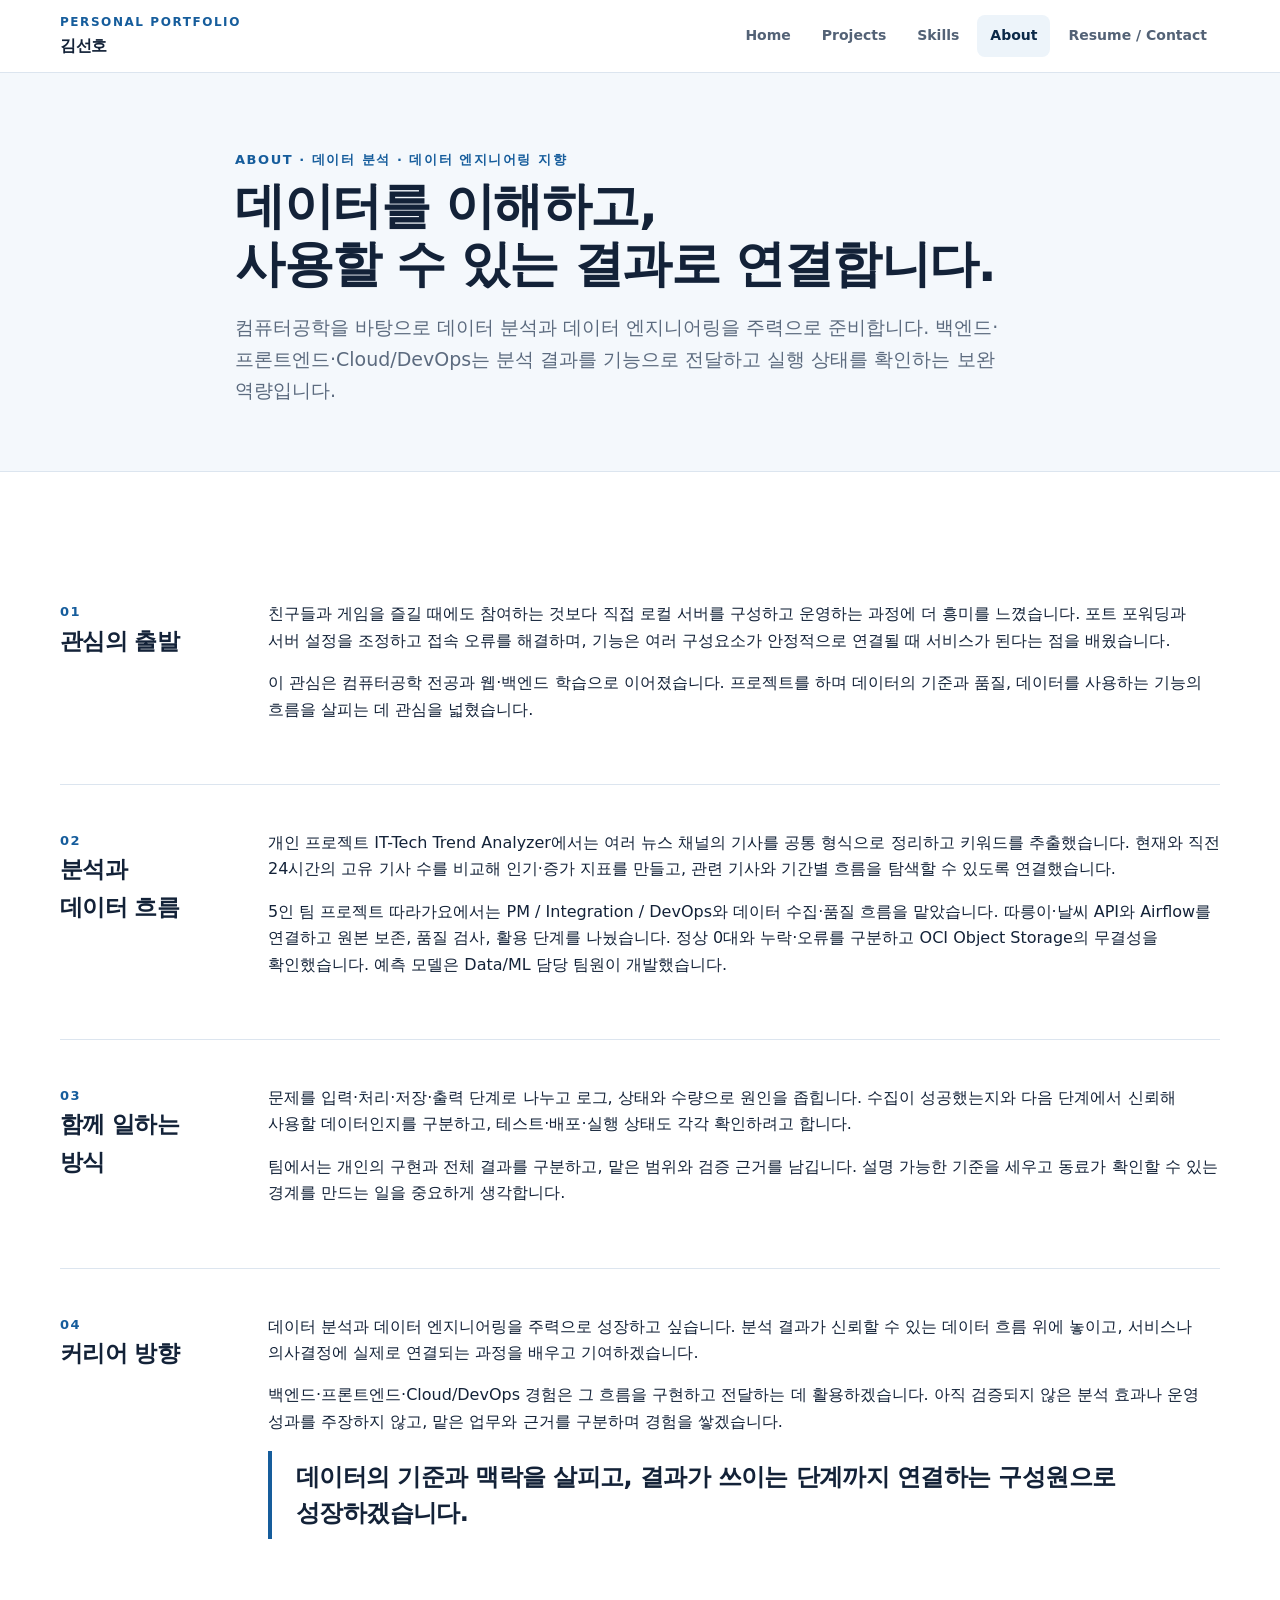
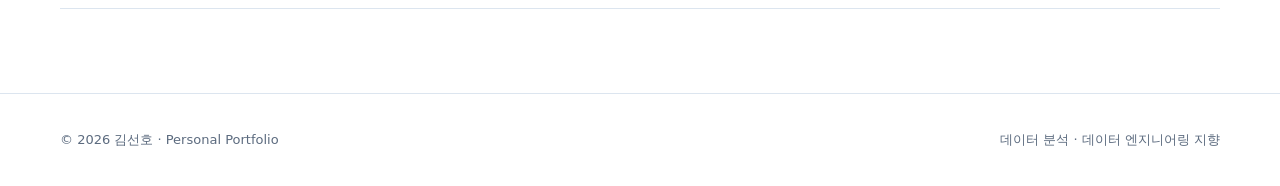
==== about/index.html @ c8d5ed1b "Publish current portfolio v13 on GitHub Pages" ====
<!doctype html><html lang="ko"><head><meta charset="utf-8"><meta name="viewport" content="width=device-width,initial-scale=1"><title>About · 김선호 · 데이터 분석 · 데이터 엔지니어링 지향</title><meta name="description" content="데이터 분석과 데이터 엔지니어링을 주력으로 준비하는 김선호의 자기소개"><link rel="icon" type="image/svg+xml" href="/favicon.svg"><link rel="stylesheet" href="/assets/style.css"><link rel="stylesheet" href="/assets/portfolio.css"></head><body><a class="skip" href="#main">본문으로 이동</a><header class="site-header"><nav class="nav wrap" aria-label="주요 메뉴"><a class="brand" href="/"><small>Personal Portfolio</small>김선호</a><button class="menu" aria-label="메뉴 열기" aria-expanded="false" aria-controls="global-menu">Menu</button><div class="nav-links" id="global-menu"><a href="/">Home</a><a href="/portfolio/">Projects</a><a href="/#skills">Skills</a><a class="active" aria-current="page" href="/about/">About</a><a href="/resume/">Resume / Contact</a></div></nav></header><main id="main"><section class="page-hero"><div class="wrap page-title"><div class="eyebrow">About · 데이터 분석 · 데이터 엔지니어링 지향</div><h1>데이터를 이해하고,<br>사용할 수 있는 결과로 연결합니다.</h1><p>컴퓨터공학을 바탕으로 데이터 분석과 데이터 엔지니어링을 주력으로 준비합니다. 백엔드·프론트엔드·Cloud/DevOps는 분석 결과를 기능으로 전달하고 실행 상태를 확인하는 보완 역량입니다.</p></div></section><section class="section"><div class="wrap">
<article class="story"><div><div class="eyebrow">01</div><h2>관심의 출발</h2></div><div><p>친구들과 게임을 즐길 때에도 참여하는 것보다 직접 로컬 서버를 구성하고 운영하는 과정에 더 흥미를 느꼈습니다. 포트 포워딩과 서버 설정을 조정하고 접속 오류를 해결하며, 기능은 여러 구성요소가 안정적으로 연결될 때 서비스가 된다는 점을 배웠습니다.</p><p>이 관심은 컴퓨터공학 전공과 웹·백엔드 학습으로 이어졌습니다. 프로젝트를 하며 데이터의 기준과 품질, 데이터를 사용하는 기능의 흐름을 살피는 데 관심을 넓혔습니다.</p></div></article>
<article class="story"><div><div class="eyebrow">02</div><h2>분석과 데이터 흐름</h2></div><div><p>개인 프로젝트 IT-Tech Trend Analyzer에서는 여러 뉴스 채널의 기사를 공통 형식으로 정리하고 키워드를 추출했습니다. 현재와 직전 24시간의 고유 기사 수를 비교해 인기·증가 지표를 만들고, 관련 기사와 기간별 흐름을 탐색할 수 있도록 연결했습니다.</p><p>5인 팀 프로젝트 따라가요에서는 PM / Integration / DevOps와 데이터 수집·품질 흐름을 맡았습니다. 따릉이·날씨 API와 Airflow를 연결하고 원본 보존, 품질 검사, 활용 단계를 나눴습니다. 정상 0대와 누락·오류를 구분하고 OCI Object Storage의 무결성을 확인했습니다. 예측 모델은 Data/ML 담당 팀원이 개발했습니다.</p></div></article>
<article class="story"><div><div class="eyebrow">03</div><h2>함께 일하는 방식</h2></div><div><p>문제를 입력·처리·저장·출력 단계로 나누고 로그, 상태와 수량으로 원인을 좁힙니다. 수집이 성공했는지와 다음 단계에서 신뢰해 사용할 데이터인지를 구분하고, 테스트·배포·실행 상태도 각각 확인하려고 합니다.</p><p>팀에서는 개인의 구현과 전체 결과를 구분하고, 맡은 범위와 검증 근거를 남깁니다. 설명 가능한 기준을 세우고 동료가 확인할 수 있는 경계를 만드는 일을 중요하게 생각합니다.</p></div></article>
<article class="story"><div><div class="eyebrow">04</div><h2>커리어 방향</h2></div><div><p>데이터 분석과 데이터 엔지니어링을 주력으로 성장하고 싶습니다. 분석 결과가 신뢰할 수 있는 데이터 흐름 위에 놓이고, 서비스나 의사결정에 실제로 연결되는 과정을 배우고 기여하겠습니다.</p><p>백엔드·프론트엔드·Cloud/DevOps 경험은 그 흐름을 구현하고 전달하는 데 활용하겠습니다. 아직 검증되지 않은 분석 효과나 운영 성과를 주장하지 않고, 맡은 업무와 근거를 구분하며 경험을 쌓겠습니다.</p><p class="statement">데이터의 기준과 맥락을 살피고, 결과가 쓰이는 단계까지 연결하는 구성원으로 성장하겠습니다.</p></div></article>
</div></section></main><footer class="footer"><div class="wrap"><span>© 2026 김선호 · Personal Portfolio</span><span>데이터 분석 · 데이터 엔지니어링 지향</span></div></footer><script src="/assets/site.js"></script></body></html>
---- assets/style.css ----
:root{--ink:#132238;--muted:#5c6b7f;--line:#dce5ef;--paper:#fff;--wash:#f4f8fc;--blue:#165d9c;--blue2:#0d7c87;--navy:#0b2948;--mint:#dff4f2;--shadow:0 18px 48px rgba(22,58,92,.10)}
*{box-sizing:border-box}html{scroll-behavior:smooth}body{margin:0;color:var(--ink);background:var(--paper);font-family:Pretendard,"Noto Sans KR",Inter,system-ui,-apple-system,sans-serif;line-height:1.65}a{color:inherit;text-decoration:none}img{display:block;max-width:100%}.wrap{width:min(1160px,calc(100% - 48px));margin:auto}.site-header{position:sticky;top:0;z-index:20;background:rgba(255,255,255,.94);border-bottom:1px solid var(--line);backdrop-filter:blur(12px)}.nav{height:72px;display:flex;align-items:center;justify-content:space-between;gap:28px}.brand{font-weight:800;letter-spacing:-.03em}.brand small{display:block;color:var(--blue);font-size:11px;letter-spacing:.13em;text-transform:uppercase}.nav-links{display:flex;align-items:center;gap:5px}.nav-links a{padding:9px 13px;border-radius:8px;color:#536276;font-size:14px;font-weight:650}.nav-links a:hover,.nav-links a.active{color:var(--navy);background:#edf4fa}.menu{display:none;border:1px solid var(--line);background:#fff;padding:8px 11px;border-radius:8px}.eyebrow{color:var(--blue);font-size:13px;font-weight:800;letter-spacing:.12em;text-transform:uppercase}.hero{padding:92px 0 64px;background:linear-gradient(180deg,#f7fbff 0%,#fff 78%)}.hero-grid{display:grid;grid-template-columns:minmax(0,1.35fr) minmax(320px,.65fr);gap:68px;align-items:center}.hero h1{font-size:clamp(42px,5.6vw,72px);line-height:1.13;letter-spacing:-.055em;margin:15px 0 24px}.hero h1 span{color:var(--blue)}.lead{font-size:20px;color:#465970;max-width:710px}.actions{display:flex;gap:12px;flex-wrap:wrap;margin-top:32px}.button{display:inline-flex;align-items:center;justify-content:center;gap:8px;min-height:46px;padding:0 18px;border-radius:9px;font-weight:750;border:1px solid var(--navy);transition:.18s}.button.primary{background:var(--navy);color:#fff}.button.secondary{background:#fff}.button:hover{transform:translateY(-1px);box-shadow:0 7px 18px rgba(13,44,74,.12)}.profile-card{background:var(--navy);color:#fff;padding:32px;border-radius:18px;box-shadow:var(--shadow);position:relative;overflow:hidden}.profile-card:after{content:"";position:absolute;right:-30px;bottom:-45px;width:155px;height:155px;border:25px solid rgba(109,222,211,.14);border-radius:50%}.profile-card h2{font-size:25px;margin:8px 0 22px}.fact{display:grid;grid-template-columns:75px 1fr;gap:12px;padding:13px 0;border-top:1px solid rgba(255,255,255,.15);font-size:14px}.fact span:first-child{color:#9ec9da}.section{padding:84px 0}.section.alt{background:var(--wash)}.section-title{display:flex;justify-content:space-between;align-items:end;gap:32px;margin-bottom:34px}.section-title h2,.page-title h1{font-size:clamp(32px,4.1vw,50px);letter-spacing:-.045em;line-height:1.15;margin:8px 0}.section-title p{max-width:540px;color:var(--muted);margin:0}.facts-grid{display:grid;grid-template-columns:repeat(4,1fr);gap:16px}.metric{border-top:3px solid var(--blue);padding:22px;background:#fff;border-left:1px solid var(--line);border-right:1px solid var(--line);border-bottom:1px solid var(--line)}.metric strong{display:block;font-size:26px;letter-spacing:-.04em}.metric span{color:var(--muted);font-size:14px}.skills{display:grid;grid-template-columns:repeat(3,1fr);gap:18px}.skill{padding:25px;border:1px solid var(--line);border-radius:14px;background:#fff}.skill .num{font-family:ui-monospace,monospace;color:var(--blue);font-size:13px}.skill h3{margin:9px 0 7px}.skill p{margin:0;color:var(--muted);font-size:15px}.projects{display:grid;grid-template-columns:1fr 1fr;gap:24px}.project-card{border:1px solid var(--line);border-radius:18px;overflow:hidden;background:#fff;box-shadow:0 8px 28px rgba(18,55,89,.07)}.project-visual{aspect-ratio:16/9;background:#e8f0f7;overflow:hidden}.project-visual img{width:100%;height:100%;object-fit:cover;object-position:top}.project-body{padding:28px}.tag-row{display:flex;flex-wrap:wrap;gap:7px;margin:16px 0}.tag{font-size:12px;font-weight:750;color:#285070;background:#edf5fb;padding:5px 9px;border-radius:5px}.project-body h3{font-size:25px;letter-spacing:-.03em;margin:7px 0}.project-body p{color:var(--muted)}.meta{font-size:13px;color:var(--blue);font-weight:750}.link-arrow{display:inline-block;margin-top:8px;font-weight:800;color:var(--blue)}.cta{background:var(--navy);color:#fff;border-radius:22px;padding:50px;display:flex;align-items:center;justify-content:space-between;gap:30px}.cta h2{font-size:34px;margin:0 0 8px;letter-spacing:-.04em}.cta p{color:#b9ccdc;margin:0}.page-hero{padding:76px 0 46px;background:var(--wash);border-bottom:1px solid var(--line)}.page-title{max-width:810px}.page-title p{font-size:19px;color:var(--muted)}.resume-layout{display:grid;grid-template-columns:250px 1fr;gap:64px}.side-index{position:sticky;top:100px;align-self:start;border-left:1px solid var(--line);padding-left:18px}.side-index a{display:block;color:var(--muted);font-size:14px;padding:6px 0}.content-section{padding:0 0 52px;margin-bottom:52px;border-bottom:1px solid var(--line)}.content-section:last-child{border:0}.content-section h2{font-size:29px;letter-spacing:-.035em}.content-section h3{font-size:20px;margin:28px 0 8px}.content-section p{color:#485a70}.two-col{display:grid;grid-template-columns:1fr 1fr;gap:18px}.info-card{border:1px solid var(--line);padding:22px;border-radius:12px}.info-card h3{margin:0 0 9px}.timeline{border-left:2px solid #b8d8e5;padding-left:25px}.timeline-item{position:relative;margin-bottom:30px}.timeline-item:before{content:"";position:absolute;left:-31px;top:8px;width:10px;height:10px;background:var(--blue);border-radius:50%;border:3px solid #fff}.timeline-item .date{color:var(--blue);font-size:13px;font-weight:800}.bullets{padding-left:19px}.bullets li{margin:7px 0;color:#46596f}.statement{font-size:24px;line-height:1.5;font-weight:650;letter-spacing:-.025em;border-left:4px solid var(--blue);padding:8px 0 8px 24px}.story{display:grid;grid-template-columns:170px 1fr;gap:38px;padding:45px 0;border-bottom:1px solid var(--line)}.story h2{margin:0;font-size:23px}.story p{margin-top:0}.case-head{padding:72px 0 48px;background:#0c2d4e;color:#fff}.case-head .eyebrow{color:#71d1d0}.case-head h1{font-size:clamp(40px,5vw,62px);line-height:1.1;letter-spacing:-.045em;margin:12px 0}.case-head p{font-size:19px;color:#c6d8e6;max-width:820px}.case-nav{border-bottom:1px solid var(--line);position:sticky;top:72px;background:#fff;z-index:10;overflow:auto}.case-nav .wrap{display:flex;gap:4px}.case-nav a{white-space:nowrap;padding:15px 12px;font-size:13px;font-weight:750;color:var(--muted)}.case-section{padding:68px 0;border-bottom:1px solid var(--line)}.case-grid{display:grid;grid-template-columns:260px 1fr;gap:64px}.case-grid h2{font-size:29px;margin:0;letter-spacing:-.035em}.case-copy h3{margin-top:0}.case-copy p{color:#45586e}.image-frame{border:1px solid var(--line);border-radius:14px;overflow:hidden;background:#eef4f8;margin:28px 0;box-shadow:var(--shadow)}.image-frame img{width:100%}.image-frame figcaption{background:#fff;padding:12px 16px;color:var(--muted);font-size:13px}.flow{display:grid;grid-template-columns:repeat(5,1fr);gap:10px;margin:25px 0}.flow span{padding:13px 10px;text-align:center;background:#edf5fa;border:1px solid #cfe0eb;font-size:13px;font-weight:750;position:relative}.result-grid{display:grid;grid-template-columns:repeat(3,1fr);gap:16px}.result{background:var(--mint);padding:22px;border-radius:12px}.result strong{font-size:22px;display:block}.notice{background:#eef6fb;border-left:4px solid var(--blue);padding:18px 20px;margin:22px 0}.warning{background:#fff7e8;border-left-color:#c68116}.footer{padding:35px 0;border-top:1px solid var(--line);color:var(--muted);font-size:13px}.footer .wrap{display:flex;justify-content:space-between;gap:20px}.skip{position:absolute;left:-9999px}.skip:focus{left:12px;top:12px;background:#fff;padding:10px;z-index:99}
@media(max-width:850px){.wrap{width:min(100% - 30px,700px)}.nav{height:64px}.menu{display:block}.nav-links{display:none;position:absolute;top:64px;left:0;right:0;background:#fff;border-bottom:1px solid var(--line);padding:12px 15px}.nav-links.open{display:grid}.hero{padding:60px 0 42px}.hero-grid,.resume-layout,.case-grid,.story{grid-template-columns:1fr;gap:28px}.side-index{display:none}.facts-grid{grid-template-columns:1fr 1fr}.skills,.projects,.result-grid,.two-col{grid-template-columns:1fr}.flow{grid-template-columns:1fr 1fr}.section{padding:62px 0}.section-title,.cta,.footer .wrap{align-items:flex-start;flex-direction:column}.cta{padding:32px}.case-nav{top:64px}}
@media(max-width:480px){.hero h1{font-size:39px}.lead{font-size:17px}.facts-grid{grid-template-columns:1fr}.profile-card{padding:25px}.page-hero{padding:52px 0 32px}.case-head{padding:52px 0 38px}.case-section{padding:50px 0}.flow{grid-template-columns:1fr}.section-title h2,.page-title h1{font-size:34px}}

.proof-strip{background:#fff;border:1px solid var(--line);border-radius:16px;padding:24px 26px;box-shadow:0 10px 28px rgba(18,55,89,.06)}
.proof-strip-head{display:flex;align-items:end;justify-content:space-between;gap:24px;margin-bottom:19px}
.proof-strip-head h3{font-size:22px;letter-spacing:-.03em;margin:3px 0 0}.proof-strip-head p{max-width:510px;margin:0;color:var(--muted);font-size:14px}
.delivery-flow{display:flex;align-items:stretch;gap:8px}.delivery-step{flex:1;min-width:0;display:flex;align-items:center;justify-content:center;text-align:center;background:#edf5fa;border:1px solid #cfe0eb;border-radius:8px;padding:13px 8px;font-size:13px;font-weight:800;color:#254a67}.delivery-arrow{align-self:center;color:#4e7899;font-weight:900}
.proof-grid{display:grid;grid-template-columns:1fr 1fr;gap:16px;margin-top:20px}.proof-cell{border:1px solid var(--line);border-radius:11px;padding:18px;background:#fff}.proof-cell strong{display:block;margin-bottom:5px}.proof-cell p{margin:0;color:var(--muted);font-size:14px}
.capability-list{display:grid;gap:9px;margin:18px 0}.capability-row{display:grid;grid-template-columns:145px 1fr;gap:15px;border-top:1px solid var(--line);padding-top:11px;font-size:14px}.capability-row strong{color:var(--navy)}.capability-row span{color:var(--muted)}
.state-ladder{display:grid;grid-template-columns:repeat(4,1fr);gap:8px;margin-top:20px}.state-ladder span{background:#f4f8fc;border:1px solid var(--line);border-top:3px solid var(--blue2);border-radius:7px;padding:13px 9px;text-align:center;font-size:13px;font-weight:800}
@media(max-width:850px){.proof-strip-head{align-items:flex-start;flex-direction:column}.delivery-flow{display:grid;grid-template-columns:1fr}.delivery-arrow{transform:rotate(90deg);justify-self:center;height:12px;line-height:12px}.proof-grid,.state-ladder{grid-template-columns:1fr 1fr}.capability-row{grid-template-columns:1fr;gap:3px}}
@media(max-width:480px){.proof-grid,.state-ladder{grid-template-columns:1fr}.proof-strip{padding:20px}}
.secondary-label{display:inline-flex;margin-top:10px;padding:7px 11px;border-radius:999px;background:#edf5fb;color:#41627d;font-size:12px;font-weight:750;letter-spacing:.02em}.facts-grid.six,.skills.six{grid-template-columns:repeat(3,1fr)}.skills.four{grid-template-columns:repeat(4,1fr)}.skill.secondary,.skill-row.secondary{background:#f8fafc}.skill-stack{display:grid;gap:10px}.skill-row{display:grid;grid-template-columns:46px 1fr;gap:18px;align-items:start;border:1px solid var(--line);border-radius:12px;padding:18px 20px}.skill-row b{color:var(--blue);font:700 13px ui-monospace,monospace}.skill-row h3{margin:0 0 3px}.skill-row p{margin:0;color:var(--muted);font-size:14px}.section.compact{padding:42px 0}.pipeline-map{display:grid;grid-template-columns:repeat(7,1fr);gap:8px;margin-top:18px}.pipeline-map span{position:relative;padding:14px 9px;border:1px solid #cfe0eb;background:#fff;color:#254a67;text-align:center;font-size:12px;font-weight:800;border-radius:8px}.pipeline-map span:not(:last-child):after{content:"→";position:absolute;right:-9px;color:#4e7899;z-index:2}.compact-map{grid-template-columns:repeat(5,1fr);margin:24px 0}.priority-list{counter-reset:item;display:grid;grid-template-columns:1fr 1fr;gap:10px;margin:0;padding:0;list-style:none}.priority-list li{counter-increment:item;border:1px solid var(--line);border-radius:9px;padding:13px 14px;background:#fff;font-weight:700}.priority-list li:before{content:counter(item,decimal-leading-zero);color:var(--blue);font:700 12px ui-monospace,monospace;margin-right:10px}.engineering-summary{background:var(--wash)}.db-flow{max-width:620px}.document-grid{display:grid;grid-template-columns:repeat(4,1fr);gap:14px}.document-card{display:flex;flex-direction:column;min-height:150px;padding:22px;border:1px solid var(--line);border-radius:14px;background:#fff;transition:.18s}.document-card:hover{transform:translateY(-2px);box-shadow:0 10px 24px rgba(18,55,89,.08);border-color:#b9cfdf}.document-card span{color:var(--blue);font:700 12px ui-monospace,monospace}.document-card strong{font-size:20px;margin:18px 0 4px}.document-card small{color:var(--muted);font-size:13px}
@media(max-width:850px){.facts-grid.six,.skills.six,.skills.four,.document-grid{grid-template-columns:1fr 1fr}.pipeline-map,.compact-map{grid-template-columns:1fr 1fr}.pipeline-map span:not(:last-child):after{display:none}.priority-list{grid-template-columns:1fr}}
@media(max-width:480px){.facts-grid.six,.skills.six,.skills.four,.document-grid,.pipeline-map,.compact-map{grid-template-columns:1fr}.skill-row{grid-template-columns:36px 1fr;padding:16px}.secondary-label{border-radius:8px}}
.capability-chips{display:flex;flex-wrap:wrap;gap:8px;margin-top:20px}.capability-chips span{padding:8px 12px;border:1px solid #c7dbe9;border-radius:999px;background:#fff;color:#285070;font-size:13px;font-weight:800}.pipeline-map.six-map{grid-template-columns:repeat(6,1fr)}
.skill{min-width:0}.skill p{overflow-wrap:anywhere}
@media(max-width:850px){.pipeline-map.six-map{grid-template-columns:repeat(2,1fr)}}
@media(max-width:480px){.capability-chips{display:grid;grid-template-columns:1fr 1fr}.capability-chips span{text-align:center;border-radius:8px}.pipeline-map.six-map{grid-template-columns:1fr}}
---- assets/portfolio.css ----
/* Portfolio refinement: incumbent navy / blue, open reading surfaces. */
:root{--focus:#167c91}
html{scroll-padding-top:150px;scrollbar-color:#87a5bd var(--wash)}
::selection{background:#c5e5f3;color:var(--navy)}
a:focus-visible,button:focus-visible,summary:focus-visible{outline:3px solid var(--focus);outline-offset:4px}
h1,h2,h3{word-break:keep-all;overflow-wrap:break-word;text-wrap:balance;letter-spacing:-.03em!important}
p,li{word-break:keep-all;overflow-wrap:break-word}
.brand small{font-size:12px}
.portfolio-hero{padding-top:68px;padding-bottom:54px}
.portfolio-hero{background:var(--wash)}
.portfolio-hero h1{font-size:clamp(38px,4.6vw,64px);line-height:1.23;margin-top:0}
.portfolio-hero .hero-grid{grid-template-columns:minmax(0,1.4fr) minmax(280px,.7fr);gap:60px}
.portfolio-hero .lead{max-width:36em;font-size:19px}
.profile-card{box-shadow:none;border-radius:16px}
.profile-card:after{display:none}
.connection-story{list-style:none;margin:0;padding:0}
.connection-story li{padding:16px 0;border-top:1px solid #42617b}
.connection-story strong,.connection-story span{display:block}
.connection-story span{font-size:15px;color:#c9dce9;margin-top:4px}
.project-card{box-shadow:none;border-radius:16px;display:flex;flex-direction:column}
.project-visual{display:block}.project-body{display:flex;flex-direction:column;flex:1}
.project-kind{font-size:13px;font-weight:750;color:var(--blue)!important;letter-spacing:.02em}
.feature-case{display:grid;grid-template-columns:minmax(0,1.12fr) minmax(300px,.88fr);gap:52px;align-items:start}
.feature-case.reverse{grid-template-columns:minmax(300px,.88fr) minmax(0,1.12fr)}
.feature-case h3{font-size:28px;line-height:1.35;margin:10px 0 14px}
.feature-case p{font-size:17px;color:#45586e}
.feature-case .image-frame{margin:0}
.feature-case .image-frame img{aspect-ratio:16/10;object-fit:cover;object-position:top}
.metric-formula{margin:22px 0;border-top:1px solid var(--line)}
.metric-formula p{display:grid;grid-template-columns:90px 1fr;gap:15px;align-items:baseline;border-bottom:1px solid var(--line);padding:12px 0;margin:0;font-size:15px}
.metric-formula strong{color:var(--navy)}
.metric-formula code{font-size:14px;color:#254a67;overflow-wrap:anywhere}
.flow-projects{display:grid;grid-template-columns:1fr 1fr;gap:30px}
.flow-projects article{border-top:2px solid var(--navy);padding-top:18px}
.flow-projects h3{font-size:22px;margin:0 0 14px}
.flow-projects a{color:var(--blue);font-weight:750;text-decoration:underline;text-underline-offset:4px}
.feature-case .source-note{font-size:14px!important}
.project-meta{font-size:15px}.project-body h2,.project-body h3{font-size:29px;margin:7px 0}
.project-body .link-arrow{margin-top:auto;padding-top:16px}
.project-index-link{margin-top:24px}
.evidence-skills{display:grid;grid-template-columns:1fr 1fr;gap:0 52px}
.evidence-skills article{border-top:1px solid #b8cbdc;padding:28px 0}
.evidence-skills h3{margin:0;font-size:22px}
.evidence-skills p{color:var(--muted);font-size:16px}
.evidence-skills a{color:var(--blue);font-weight:700;font-size:15px}
.skill-tools{font-weight:650;color:var(--ink)!important}
.skill-projects{display:flex;flex-wrap:wrap;gap:20px}
.about-summary{display:grid;grid-template-columns:1fr 1.35fr;gap:70px}
.about-summary h2{font-size:38px;line-height:1.25;margin-top:0}
.about-summary p{max-width:65ch}
.contact-panel{display:flex;justify-content:space-between;gap:36px;align-items:center}
.contact-panel h2{font-size:34px;margin:0}.contact-panel p{color:var(--muted)}
.contact-panel .actions{margin:0}
.case-head{padding:58px 0}
.case-head h1{font-size:clamp(44px,5vw,66px)}
.case-head .project-kind{color:#9bdce0!important}
.case-head .case-hook{font-size:clamp(24px,3vw,34px);font-weight:650;color:#fff;margin:12px 0}
.case-head .case-summary{font-size:17px;max-width:48em}
.case-head .button{border-color:#aac4d7;color:#fff}
.case-head .button.primary{background:#fff;color:var(--navy);border-color:#fff}
.case-head .button.secondary{background:transparent}
.case-nav{overflow:visible}
.case-nav .wrap{flex-wrap:wrap;align-items:center}
.case-nav a{font-size:14px;padding:12px 10px;white-space:normal}
.case-grid{grid-template-columns:220px minmax(0,1fr);gap:52px}
.case-grid>h2{font-size:28px;line-height:1.3}
.snapshot-grid{display:grid;grid-template-columns:repeat(4,minmax(0,1fr));gap:22px;margin:0}
.snapshot-grid div{border-top:2px solid var(--blue);padding-top:18px;min-width:0}
.snapshot-grid dt{font-size:23px;font-weight:750;font-variant-numeric:tabular-nums}
.snapshot-grid dd{margin:6px 0 0;font-size:14px;color:var(--muted)}
.source-note{font-size:14px!important;color:var(--muted)}
.source-note a,.case-copy a:not(.button),.evidence-link{color:var(--blue);text-decoration:underline;text-underline-offset:4px}
.demo-panel{display:grid;grid-template-columns:1.25fr 1fr;gap:30px;align-items:center}
.demo-panel figure{margin:0}
.demo-panel img{border:1px solid var(--line);border-radius:12px}
.demo-panel h3{font-size:26px}
.architecture{margin:28px 0}.architecture a{display:block}
.architecture img{background:#fff;width:100%;border:1px solid var(--line);border-radius:12px}
.architecture figcaption{font-size:14px;color:var(--muted);margin-top:14px}
.team-grid{display:grid;grid-template-columns:repeat(5,minmax(0,1fr));gap:14px}
.team-member{padding:22px 17px;background:var(--wash);border-radius:12px;min-width:0}
.team-member h3{font-size:20px;margin:0 0 12px}
.team-member p{font-size:14px;color:var(--muted);margin:0}
.team-member strong{display:block;font-size:15px;line-height:1.6;margin-bottom:12px;color:var(--navy)}
.contribution-list{margin-top:30px}
.contribution{display:grid;grid-template-columns:210px minmax(0,1fr);gap:32px;padding:28px 0;border-top:1px solid var(--line)}
.contribution h3{font-size:21px;line-height:1.4;margin:0}
.contribution p{margin:0 0 10px;max-width:70ch}
.contribution .why{font-size:15px;color:var(--muted)}
.stack-split{display:grid;grid-template-columns:1fr 1fr;gap:32px}
.stack-split article{border-top:1px solid var(--line);padding-top:20px}
.stack-split h3{font-size:23px}
.stack-split p{font-size:16px}
.case-story{padding:0 0 8px}
.case-story h3{font-size:29px;line-height:1.4;margin:0 0 24px}
.case-story dl{margin:0}
.case-story dt{font-weight:750;color:var(--blue);margin:24px 0 8px}
.case-story dd{margin:0;max-width:72ch;color:#45586e}
.case-story .evidence-links{display:flex;gap:16px;flex-wrap:wrap;margin-top:24px}
.case-story .evidence-links a{font-size:15px}
.reading-note{background:var(--wash);padding:22px;border-radius:12px;margin-top:24px;font-size:15px}
.release-chain{display:flex;flex-wrap:wrap;gap:8px;list-style:none;margin:22px 0;padding:0}
.release-chain li{padding:9px 12px;border:1px solid var(--line);border-radius:6px;font-size:14px;background:var(--wash)}
.case-links{display:flex;flex-wrap:wrap;gap:18px}
.case-nav details{width:100%}.case-nav summary{display:none}
.case-nav .toc-links{display:flex;flex-wrap:wrap}
@media(max-width:1000px){.team-grid{grid-template-columns:repeat(3,minmax(0,1fr))}.snapshot-grid{grid-template-columns:1fr 1fr}.portfolio-hero .hero-grid{gap:30px}}
@media(max-width:850px){html{scroll-padding-top:140px}.portfolio-hero .hero-grid,.about-summary,.case-grid,.demo-panel,.feature-case,.feature-case.reverse,.flow-projects{grid-template-columns:1fr}.portfolio-hero .hero-grid{gap:32px}.portfolio-hero{padding:44px 0}.profile-card{max-width:none}.contact-panel{display:block}.contact-panel .actions{margin-top:24px}.case-grid{gap:26px}.case-nav summary{display:block;cursor:pointer;list-style:none;padding:13px 0;font-size:14px;font-weight:700}.case-nav summary::after{content:" +";float:right}.case-nav details[open] summary::after{content:" −"}.case-nav .toc-links{display:grid;grid-template-columns:1fr 1fr;padding-bottom:12px}.case-nav a{padding:10px 0}.contribution{grid-template-columns:1fr;gap:14px}.case-head{padding:42px 0}.section-title p{max-width:100%}}
@media(min-width:851px){.case-nav details .toc-links{display:flex!important}.case-nav details:not([open])>.toc-links{display:flex}}
@media(max-width:480px){.wrap{width:calc(100% - 36px)}.portfolio-hero h1{font-size:37px}.portfolio-hero .lead{font-size:17px}.evidence-skills,.stack-split,.feature-case,.feature-case.reverse,.flow-projects{grid-template-columns:1fr}.feature-case h3{font-size:24px}.metric-formula p{grid-template-columns:1fr;gap:2px}.evidence-skills,.stack-split{grid-template-columns:1fr}.team-grid{grid-template-columns:1fr 1fr}.team-member{padding:18px 14px}.team-member h3{font-size:19px}.snapshot-grid{gap:22px 16px}.snapshot-grid dt{font-size:21px}.case-head .actions{display:grid;grid-template-columns:1fr}.actions .button{min-height:48px}.project-body{padding:23px}.case-story h3{font-size:25px}.about-summary h2{font-size:31px}.brand{flex-shrink:0}.case-section{padding:48px 0}}
@media(prefers-reduced-motion:reduce){html{scroll-behavior:auto}.button,.document-card{transition:none}.button:hover,.document-card:hover{transform:none}}
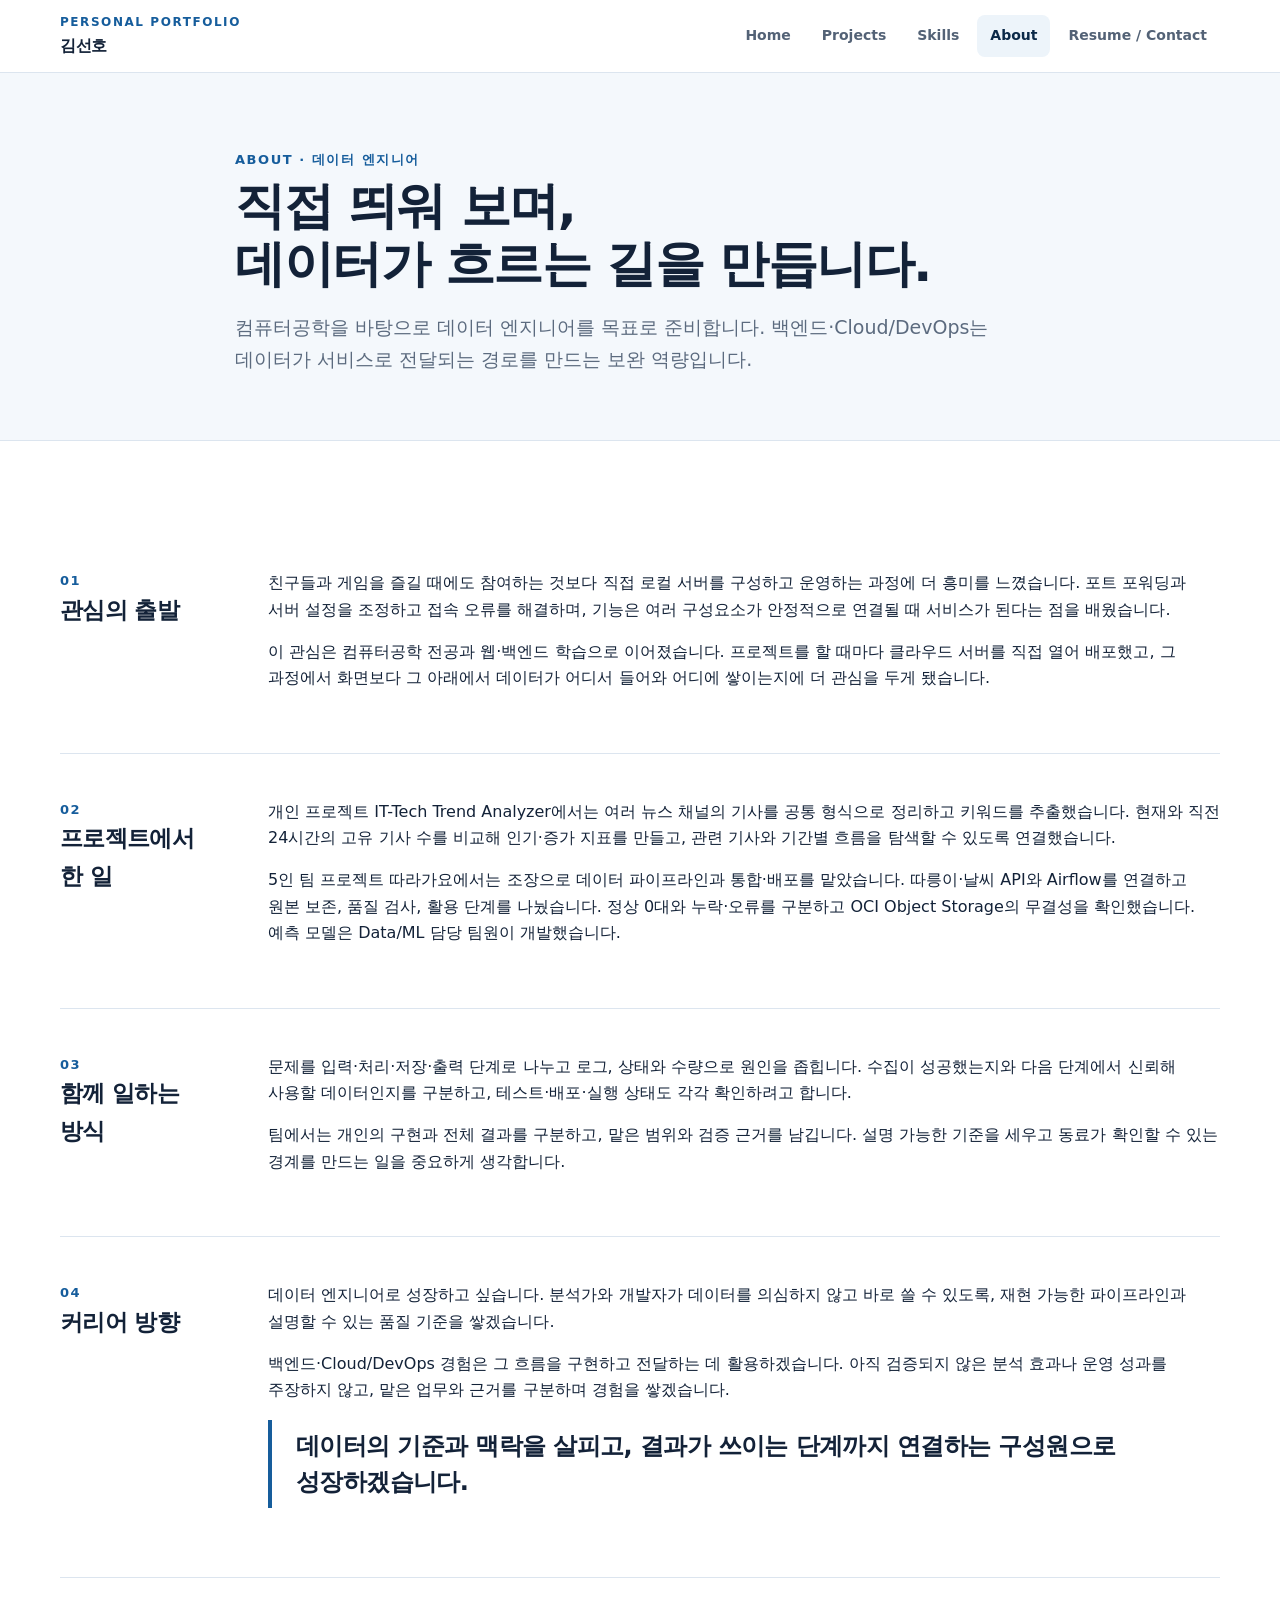
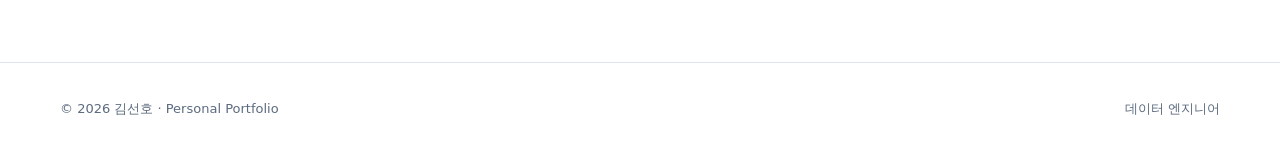
==== commit d0212843: "Refocus portfolio on data engineering and align facts with resume - Retitle pages from data analysis" ====
--- a/about/index.html
+++ b/about/index.html
@@ -1,6 +1,6 @@
-<!doctype html><html lang="ko"><head><meta charset="utf-8"><meta name="viewport" content="width=device-width,initial-scale=1"><title>About · 김선호 · 데이터 분석 · 데이터 엔지니어링 지향</title><meta name="description" content="데이터 분석과 데이터 엔지니어링을 주력으로 준비하는 김선호의 자기소개"><link rel="icon" type="image/svg+xml" href="/favicon.svg"><link rel="stylesheet" href="/assets/style.css"><link rel="stylesheet" href="/assets/portfolio.css"></head><body><a class="skip" href="#main">본문으로 이동</a><header class="site-header"><nav class="nav wrap" aria-label="주요 메뉴"><a class="brand" href="/"><small>Personal Portfolio</small>김선호</a><button class="menu" aria-label="메뉴 열기" aria-expanded="false" aria-controls="global-menu">Menu</button><div class="nav-links" id="global-menu"><a href="/">Home</a><a href="/portfolio/">Projects</a><a href="/#skills">Skills</a><a class="active" aria-current="page" href="/about/">About</a><a href="/resume/">Resume / Contact</a></div></nav></header><main id="main"><section class="page-hero"><div class="wrap page-title"><div class="eyebrow">About · 데이터 분석 · 데이터 엔지니어링 지향</div><h1>데이터를 이해하고,<br>사용할 수 있는 결과로 연결합니다.</h1><p>컴퓨터공학을 바탕으로 데이터 분석과 데이터 엔지니어링을 주력으로 준비합니다. 백엔드·프론트엔드·Cloud/DevOps는 분석 결과를 기능으로 전달하고 실행 상태를 확인하는 보완 역량입니다.</p></div></section><section class="section"><div class="wrap">
-<article class="story"><div><div class="eyebrow">01</div><h2>관심의 출발</h2></div><div><p>친구들과 게임을 즐길 때에도 참여하는 것보다 직접 로컬 서버를 구성하고 운영하는 과정에 더 흥미를 느꼈습니다. 포트 포워딩과 서버 설정을 조정하고 접속 오류를 해결하며, 기능은 여러 구성요소가 안정적으로 연결될 때 서비스가 된다는 점을 배웠습니다.</p><p>이 관심은 컴퓨터공학 전공과 웹·백엔드 학습으로 이어졌습니다. 프로젝트를 하며 데이터의 기준과 품질, 데이터를 사용하는 기능의 흐름을 살피는 데 관심을 넓혔습니다.</p></div></article>
-<article class="story"><div><div class="eyebrow">02</div><h2>분석과 데이터 흐름</h2></div><div><p>개인 프로젝트 IT-Tech Trend Analyzer에서는 여러 뉴스 채널의 기사를 공통 형식으로 정리하고 키워드를 추출했습니다. 현재와 직전 24시간의 고유 기사 수를 비교해 인기·증가 지표를 만들고, 관련 기사와 기간별 흐름을 탐색할 수 있도록 연결했습니다.</p><p>5인 팀 프로젝트 따라가요에서는 PM / Integration / DevOps와 데이터 수집·품질 흐름을 맡았습니다. 따릉이·날씨 API와 Airflow를 연결하고 원본 보존, 품질 검사, 활용 단계를 나눴습니다. 정상 0대와 누락·오류를 구분하고 OCI Object Storage의 무결성을 확인했습니다. 예측 모델은 Data/ML 담당 팀원이 개발했습니다.</p></div></article>
+<!doctype html><html lang="ko"><head><meta charset="utf-8"><meta name="viewport" content="width=device-width,initial-scale=1"><title>About · 김선호 · 데이터 엔지니어</title><meta name="description" content="신입 데이터 엔지니어 김선호의 자기소개"><link rel="icon" type="image/svg+xml" href="/favicon.svg"><link rel="stylesheet" href="/assets/style.css"><link rel="stylesheet" href="/assets/portfolio.css"></head><body><a class="skip" href="#main">본문으로 이동</a><header class="site-header"><nav class="nav wrap" aria-label="주요 메뉴"><a class="brand" href="/"><small>Personal Portfolio</small>김선호</a><button class="menu" aria-label="메뉴 열기" aria-expanded="false" aria-controls="global-menu">Menu</button><div class="nav-links" id="global-menu"><a href="/">Home</a><a href="/portfolio/">Projects</a><a href="/#skills">Skills</a><a class="active" aria-current="page" href="/about/">About</a><a href="/resume/">Resume / Contact</a></div></nav></header><main id="main"><section class="page-hero"><div class="wrap page-title"><div class="eyebrow">About · 데이터 엔지니어</div><h1>직접 띄워 보며,<br>데이터가 흐르는 길을 만듭니다.</h1><p>컴퓨터공학을 바탕으로 데이터 엔지니어를 목표로 준비합니다. 백엔드·Cloud/DevOps는 데이터가 서비스로 전달되는 경로를 만드는 보완 역량입니다.</p></div></section><section class="section"><div class="wrap">
+<article class="story"><div><div class="eyebrow">01</div><h2>관심의 출발</h2></div><div><p>친구들과 게임을 즐길 때에도 참여하는 것보다 직접 로컬 서버를 구성하고 운영하는 과정에 더 흥미를 느꼈습니다. 포트 포워딩과 서버 설정을 조정하고 접속 오류를 해결하며, 기능은 여러 구성요소가 안정적으로 연결될 때 서비스가 된다는 점을 배웠습니다.</p><p>이 관심은 컴퓨터공학 전공과 웹·백엔드 학습으로 이어졌습니다. 프로젝트를 할 때마다 클라우드 서버를 직접 열어 배포했고, 그 과정에서 화면보다 그 아래에서 데이터가 어디서 들어와 어디에 쌓이는지에 더 관심을 두게 됐습니다.</p></div></article>
+<article class="story"><div><div class="eyebrow">02</div><h2>프로젝트에서 한 일</h2></div><div><p>개인 프로젝트 IT-Tech Trend Analyzer에서는 여러 뉴스 채널의 기사를 공통 형식으로 정리하고 키워드를 추출했습니다. 현재와 직전 24시간의 고유 기사 수를 비교해 인기·증가 지표를 만들고, 관련 기사와 기간별 흐름을 탐색할 수 있도록 연결했습니다.</p><p>5인 팀 프로젝트 따라가요에서는 조장으로 데이터 파이프라인과 통합·배포를 맡았습니다. 따릉이·날씨 API와 Airflow를 연결하고 원본 보존, 품질 검사, 활용 단계를 나눴습니다. 정상 0대와 누락·오류를 구분하고 OCI Object Storage의 무결성을 확인했습니다. 예측 모델은 Data/ML 담당 팀원이 개발했습니다.</p></div></article>
 <article class="story"><div><div class="eyebrow">03</div><h2>함께 일하는 방식</h2></div><div><p>문제를 입력·처리·저장·출력 단계로 나누고 로그, 상태와 수량으로 원인을 좁힙니다. 수집이 성공했는지와 다음 단계에서 신뢰해 사용할 데이터인지를 구분하고, 테스트·배포·실행 상태도 각각 확인하려고 합니다.</p><p>팀에서는 개인의 구현과 전체 결과를 구분하고, 맡은 범위와 검증 근거를 남깁니다. 설명 가능한 기준을 세우고 동료가 확인할 수 있는 경계를 만드는 일을 중요하게 생각합니다.</p></div></article>
-<article class="story"><div><div class="eyebrow">04</div><h2>커리어 방향</h2></div><div><p>데이터 분석과 데이터 엔지니어링을 주력으로 성장하고 싶습니다. 분석 결과가 신뢰할 수 있는 데이터 흐름 위에 놓이고, 서비스나 의사결정에 실제로 연결되는 과정을 배우고 기여하겠습니다.</p><p>백엔드·프론트엔드·Cloud/DevOps 경험은 그 흐름을 구현하고 전달하는 데 활용하겠습니다. 아직 검증되지 않은 분석 효과나 운영 성과를 주장하지 않고, 맡은 업무와 근거를 구분하며 경험을 쌓겠습니다.</p><p class="statement">데이터의 기준과 맥락을 살피고, 결과가 쓰이는 단계까지 연결하는 구성원으로 성장하겠습니다.</p></div></article>
-</div></section></main><footer class="footer"><div class="wrap"><span>© 2026 김선호 · Personal Portfolio</span><span>데이터 분석 · 데이터 엔지니어링 지향</span></div></footer><script src="/assets/site.js"></script></body></html>
+<article class="story"><div><div class="eyebrow">04</div><h2>커리어 방향</h2></div><div><p>데이터 엔지니어로 성장하고 싶습니다. 분석가와 개발자가 데이터를 의심하지 않고 바로 쓸 수 있도록, 재현 가능한 파이프라인과 설명할 수 있는 품질 기준을 쌓겠습니다.</p><p>백엔드·Cloud/DevOps 경험은 그 흐름을 구현하고 전달하는 데 활용하겠습니다. 아직 검증되지 않은 분석 효과나 운영 성과를 주장하지 않고, 맡은 업무와 근거를 구분하며 경험을 쌓겠습니다.</p><p class="statement">데이터의 기준과 맥락을 살피고, 결과가 쓰이는 단계까지 연결하는 구성원으로 성장하겠습니다.</p></div></article>
+</div></section></main><footer class="footer"><div class="wrap"><span>© 2026 김선호 · Personal Portfolio</span><span>데이터 엔지니어</span></div></footer><script src="/assets/site.js"></script></body></html>
